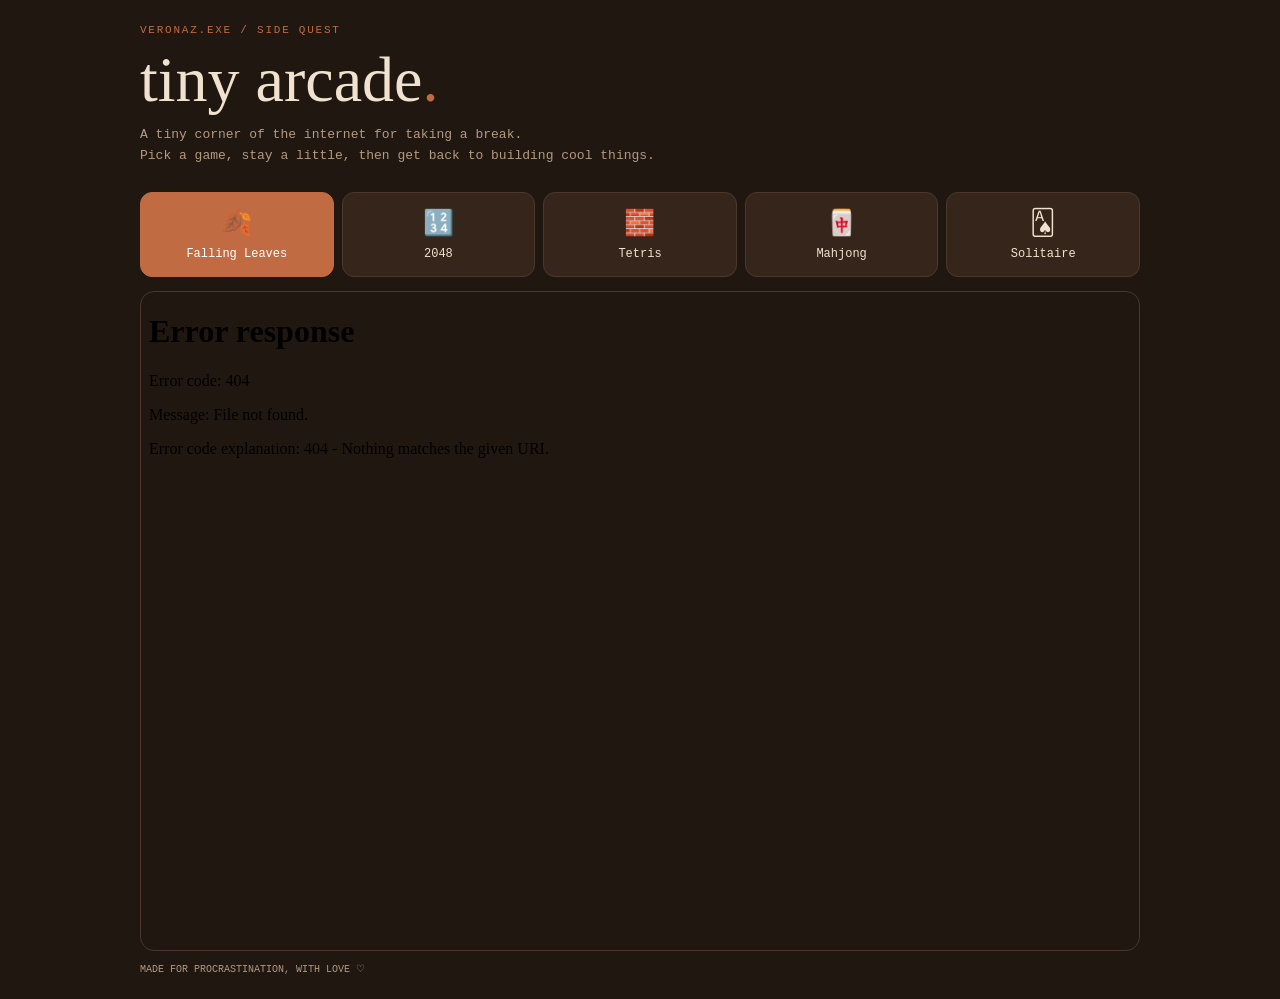
==== games/arcade.html @ aaf1a372 "prueba 2048" ====
<!DOCTYPE html>
<html lang="en">
<head>
<meta charset="UTF-8">
<meta name="viewport" content="width=device-width, initial-scale=1">
<title>veronaz.exe — tiny arcade</title>
<style>
:root {
  --bg: #211711;
  --panel: #35251b;
  --ink: #f0e2ce;
  --muted: #b39a80;
  --rust: #c16b43;
  --line: #4c382b;
  --serif: Georgia, serif;
  --mono: "Courier New", monospace;
}
* { box-sizing: border-box; }
body {
  margin: 0;
  padding: 24px;
  background: var(--bg);
  color: var(--ink);
  font-family: var(--mono);
}
main { max-width: 1000px; margin: auto; }
.kicker {
  color: var(--rust);
  font-size: 11px;
  letter-spacing: .16em;
}
h1 {
  font: clamp(38px, 7vw, 64px)/1 var(--serif);
  margin: 12px 0;
}
p { color: var(--muted); line-height: 1.6; font-size: 13px; }
.games {
  display: grid;
  grid-template-columns: repeat(5, minmax(0, 1fr));
  gap: 8px;
  margin: 25px 0 14px;
}
.choice {
  background: var(--panel);
  border: 1px solid var(--line);
  border-radius: 12px;
  padding: 15px 6px;
  min-height: 85px;
  color: var(--ink);
  cursor: pointer;
  font: 12px var(--mono);
}
.choice span { display: block; font-size: 25px; margin-bottom: 8px; }
.choice:hover, .choice.active {
  background: var(--rust);
  border-color: var(--rust);
  color: white;
}
iframe {
  width: 100%;
  height: 660px;
  display: block;
  border: 1px solid var(--line);
  border-radius: 14px;
  background: var(--bg);
}
.footer {
  font-size: 10px;
  color: var(--muted);
  margin-top: 12px;
}
@media(max-width:650px) {
  body { padding: 13px; }
  .games { grid-template-columns: repeat(3, 1fr); }
  iframe { height: 760px; }
}
@media(max-width:390px) {
  .games { grid-template-columns: repeat(2, 1fr); }
}
</style>
</head>
<body>
<main>
  <div class="kicker">VERONAZ.EXE / SIDE QUEST</div>
  <h1>tiny arcade<span style="color:var(--rust)">.</span></h1>
  <p>A tiny corner of the internet for taking a break.<br>
  Pick a game, stay a little, then get back to building cool things.</p>

  <nav class="games" aria-label="Choose a game">
    <button class="choice active" data-game="leaves.html">
      <span>🍂</span>Falling Leaves
    </button>
    <button class="choice" data-game="2048.html">
      <span>🔢</span>2048
    </button>
    <button class="choice" data-game="tetris.html">
      <span>🧱</span>Tetris
    </button>
    <button class="choice" data-game="mahjong.html">
      <span>🀄</span>Mahjong
    </button>
    <button class="choice" data-game="solitaire.html">
      <span>🂡</span>Solitaire
    </button>
  </nav>

  <iframe id="game-frame" src="leaves.html"
    title="Selected arcade game"></iframe>

  <div class="footer">MADE FOR PROCRASTINATION, WITH LOVE ♡</div>
</main>
<script>
const frame = document.getElementById("game-frame");
const buttons = document.querySelectorAll("[data-game]");

buttons.forEach(button => {
  button.addEventListener("click", () => {
    buttons.forEach(item => item.classList.remove("active"));
    button.classList.add("active");
    frame.src = button.dataset.game;
  });
});
</script>
</body>
</html>
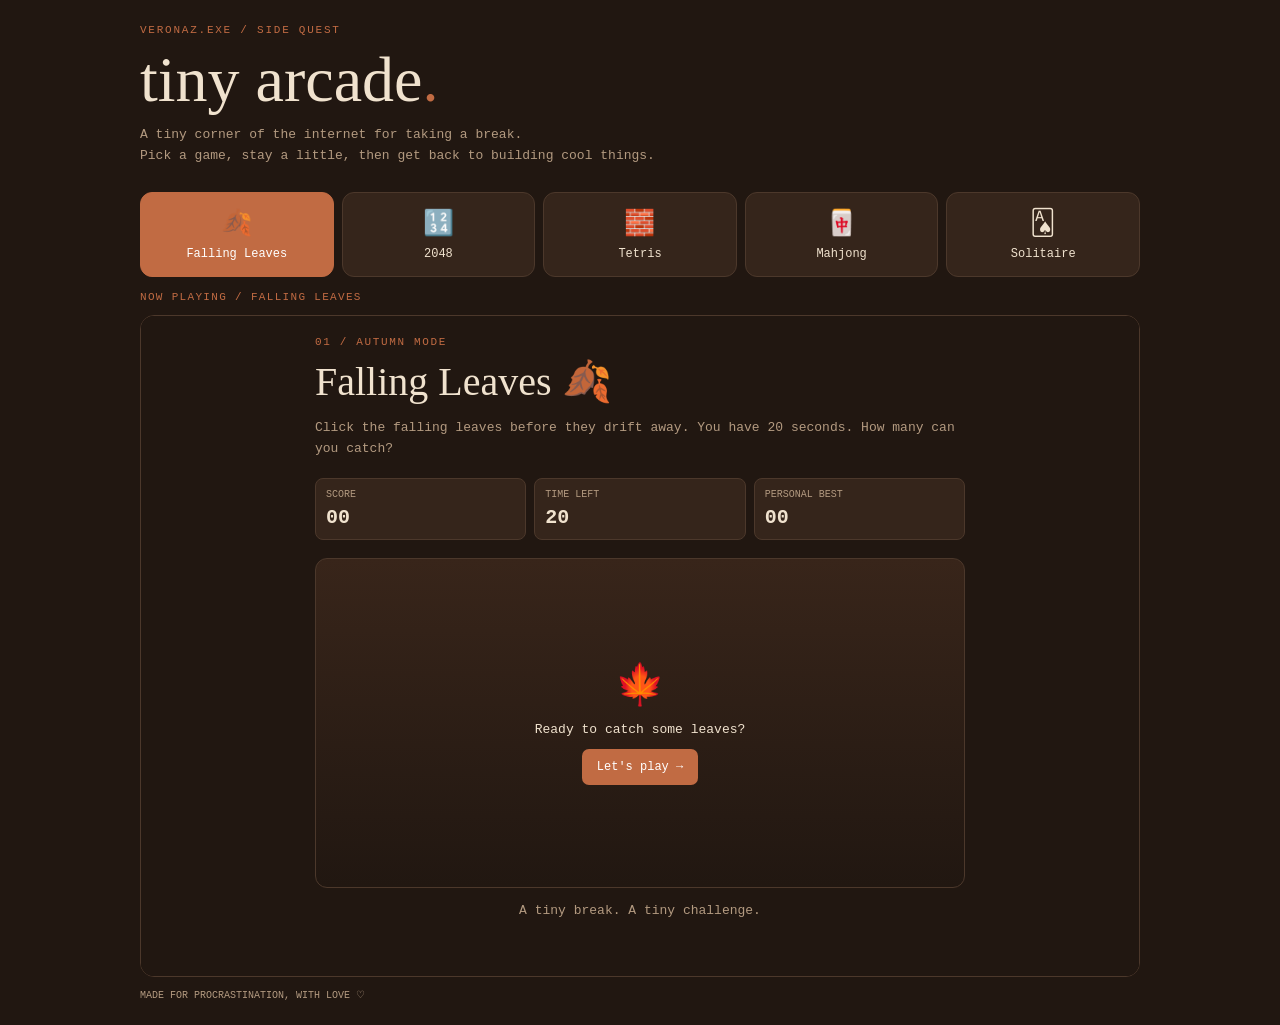
==== commit 440a0d02: "prueba 2048" ====
--- a/games/arcade.html
+++ b/games/arcade.html
@@ -5,6 +5,7 @@
 <meta charset="UTF-8">
 <meta name="viewport" content="width=device-width, initial-scale=1">
 <title>veronaz.exe — tiny arcade</title>
+
 <style>
 :root {
   --bg: #211711;
@@ -16,7 +17,9 @@
   --serif: Georgia, serif;
   --mono: "Courier New", monospace;
 }
+
 * { box-sizing: border-box; }
+
 body {
   margin: 0;
   padding: 24px;
@@ -24,23 +27,36 @@
   color: var(--ink);
   font-family: var(--mono);
 }
-main { max-width: 1000px; margin: auto; }
+
+main {
+  max-width: 1000px;
+  margin: auto;
+}
+
 .kicker {
   color: var(--rust);
   font-size: 11px;
   letter-spacing: .16em;
 }
+
 h1 {
   font: clamp(38px, 7vw, 64px)/1 var(--serif);
   margin: 12px 0;
 }
-p { color: var(--muted); line-height: 1.6; font-size: 13px; }
+
+p {
+  color: var(--muted);
+  line-height: 1.6;
+  font-size: 13px;
+}
+
 .games {
   display: grid;
   grid-template-columns: repeat(5, minmax(0, 1fr));
   gap: 8px;
   margin: 25px 0 14px;
 }
+
 .choice {
   background: var(--panel);
   border: 1px solid var(--line);
@@ -50,77 +66,158 @@
   color: var(--ink);
   cursor: pointer;
   font: 12px var(--mono);
-}
-.choice span { display: block; font-size: 25px; margin-bottom: 8px; }
-.choice:hover, .choice.active {
+  transition: background .2s, transform .2s;
+}
+
+.choice span {
+  display: block;
+  font-size: 25px;
+  margin-bottom: 8px;
+}
+
+.choice:hover {
+  transform: translateY(-2px);
+}
+
+.choice:hover,
+.choice.active {
   background: var(--rust);
   border-color: var(--rust);
   color: white;
 }
+
+.game-label {
+  color: var(--rust);
+  font-size: 11px;
+  letter-spacing: .12em;
+  margin: 12px 0;
+}
+
+.game-container {
+  position: relative;
+  width: 100%;
+  overflow: hidden;
+  border: 1px solid var(--line);
+  border-radius: 14px;
+  background: var(--bg);
+}
+
 iframe {
   width: 100%;
   height: 660px;
   display: block;
-  border: 1px solid var(--line);
-  border-radius: 14px;
+  border: 0;
   background: var(--bg);
 }
+
 .footer {
   font-size: 10px;
   color: var(--muted);
   margin-top: 12px;
 }
+
 @media(max-width:650px) {
   body { padding: 13px; }
-  .games { grid-template-columns: repeat(3, 1fr); }
+
+  .games {
+    grid-template-columns: repeat(3, minmax(0, 1fr));
+  }
+
   iframe { height: 760px; }
 }
+
 @media(max-width:390px) {
-  .games { grid-template-columns: repeat(2, 1fr); }
+  .games { grid-template-columns: repeat(2, minmax(0, 1fr)); }
 }
 </style>
 </head>
+
 <body>
 <main>
   <div class="kicker">VERONAZ.EXE / SIDE QUEST</div>
+
   <h1>tiny arcade<span style="color:var(--rust)">.</span></h1>
-  <p>A tiny corner of the internet for taking a break.<br>
-  Pick a game, stay a little, then get back to building cool things.</p>
+
+  <p>
+    A tiny corner of the internet for taking a break.<br>
+    Pick a game, stay a little, then get back to building cool things.
+  </p>
 
   <nav class="games" aria-label="Choose a game">
-    <button class="choice active" data-game="leaves.html">
+    <button class="choice active" type="button" data-game="leaves.html">
       <span>🍂</span>Falling Leaves
     </button>
-    <button class="choice" data-game="2048.html">
+
+    <button class="choice" type="button" data-game="2048.html">
       <span>🔢</span>2048
     </button>
-    <button class="choice" data-game="tetris.html">
+
+    <button class="choice" type="button" data-game="tetris.html">
       <span>🧱</span>Tetris
     </button>
-    <button class="choice" data-game="mahjong.html">
+
+    <button class="choice" type="button" data-game="mahjong.html">
       <span>🀄</span>Mahjong
     </button>
-    <button class="choice" data-game="solitaire.html">
+
+    <button class="choice" type="button" data-game="solitaire.html">
       <span>🂡</span>Solitaire
     </button>
   </nav>
 
-  <iframe id="game-frame" src="leaves.html"
-    title="Selected arcade game"></iframe>
-
-  <div class="footer">MADE FOR PROCRASTINATION, WITH LOVE ♡</div>
+  <div class="game-label" id="game-label" aria-live="polite">
+    NOW PLAYING / FALLING LEAVES
+  </div>
+
+  <div class="game-container">
+    <iframe
+      id="game-frame"
+      src="./leaves.html"
+      title="Selected arcade game"
+      loading="eager">
+    </iframe>
+  </div>
+
+  <div class="footer">
+    MADE FOR PROCRASTINATION, WITH LOVE ♡
+  </div>
 </main>
+
 <script>
-const frame = document.getElementById("game-frame");
-const buttons = document.querySelectorAll("[data-game]");
-
-buttons.forEach(button => {
-  button.addEventListener("click", () => {
-    buttons.forEach(item => item.classList.remove("active"));
-    button.classList.add("active");
-    frame.src = button.dataset.game;
+(() => {
+  const frame = document.getElementById("game-frame");
+  const buttons = document.querySelectorAll(".choice");
+  const label = document.getElementById("game-label");
+
+  const gameNames = {
+    "leaves.html": "FALLING LEAVES",
+    "2048.html": "2048",
+    "tetris.html": "TETRIS",
+    "mahjong.html": "MAHJONG",
+    "solitaire.html": "SOLITAIRE"
+  };
+
+  buttons.forEach((button) => {
+    button.addEventListener("click", () => {
+      const game = button.dataset.game;
+
+      if (!game || !gameNames[game]) return;
+
+      // Update the selected button.
+      buttons.forEach((item) => {
+        item.classList.toggle("active", item === button);
+      });
+
+      // Update the game label.
+      label.textContent = "NOW PLAYING / " + gameNames[game];
+
+      // Load the selected file from the same folder.
+      const target = new URL("./" + game, window.location.href);
+      frame.src = target.href;
+    });
   });
-});
+})();
 </script>
+
 </body>
 </html>
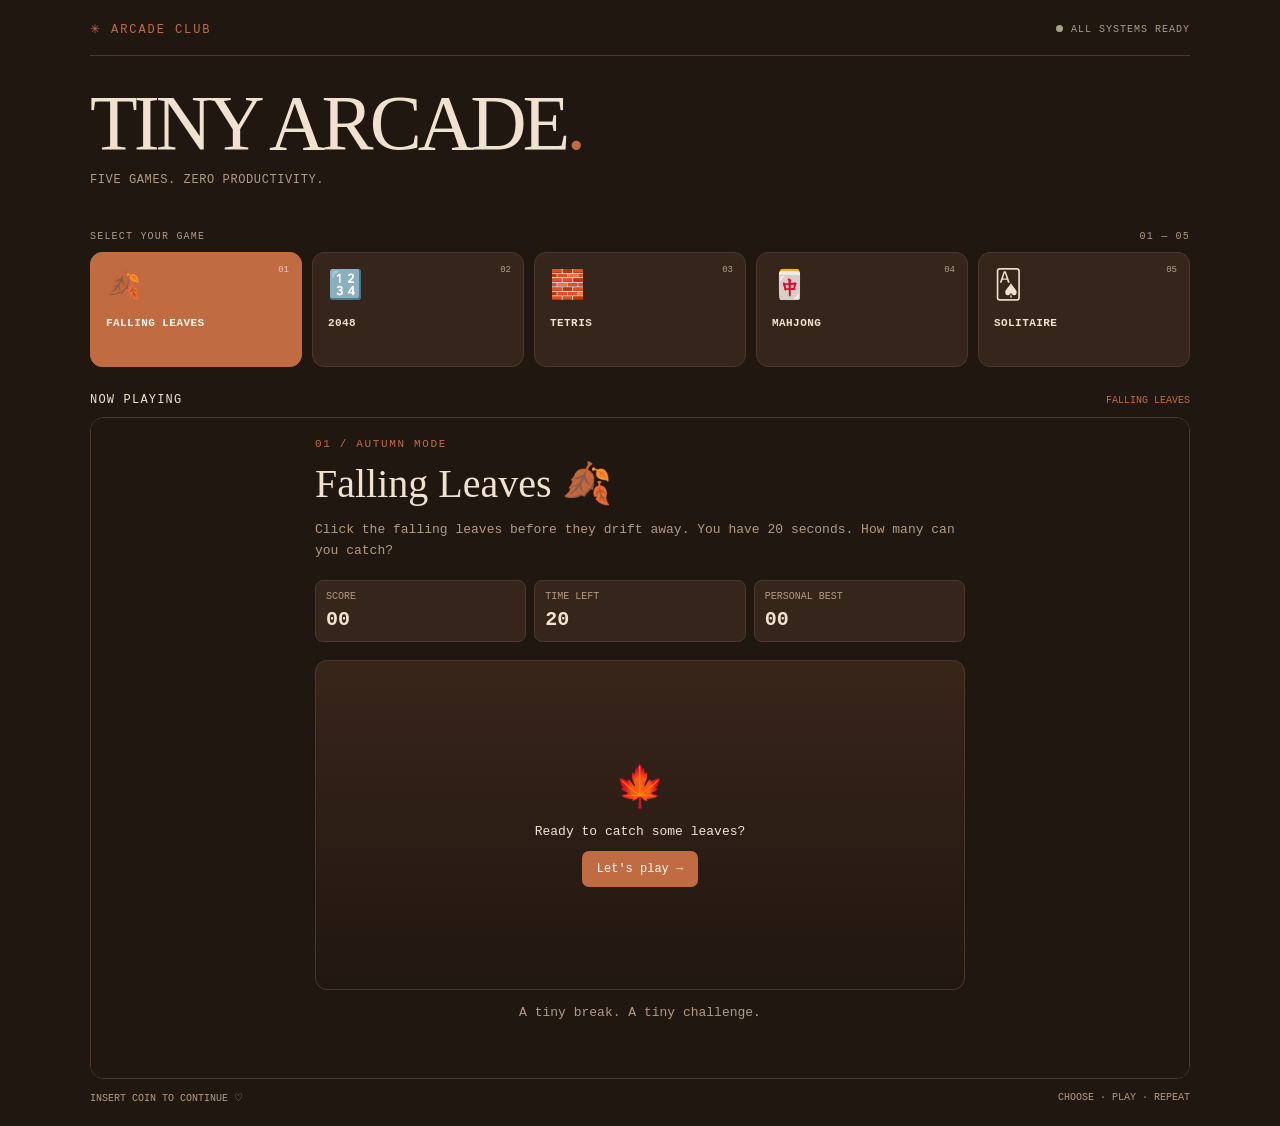
==== commit 9a49d095: "prueba 2048" ====
--- a/games/arcade.html
+++ b/games/arcade.html
@@ -4,98 +4,172 @@
 <head>
 <meta charset="UTF-8">
 <meta name="viewport" content="width=device-width, initial-scale=1">
-<title>veronaz.exe — tiny arcade</title>
+<title>Tiny Arcade</title>
 
 <style>
 :root {
   --bg: #211711;
   --panel: #35251b;
+  --panel-hover: #493225;
   --ink: #f0e2ce;
   --muted: #b39a80;
   --rust: #c16b43;
   --line: #4c382b;
+  --mono: "Courier New", monospace;
   --serif: Georgia, serif;
-  --mono: "Courier New", monospace;
 }
 
 * { box-sizing: border-box; }
 
 body {
   margin: 0;
-  padding: 24px;
+  padding: 22px;
   background: var(--bg);
   color: var(--ink);
   font-family: var(--mono);
 }
 
 main {
-  max-width: 1000px;
-  margin: auto;
-}
-
-.kicker {
+  max-width: 1100px;
+  margin: 0 auto;
+}
+
+.topbar {
+  display: flex;
+  justify-content: space-between;
+  align-items: center;
+  gap: 12px;
+  border-bottom: 1px solid var(--line);
+  padding-bottom: 18px;
+}
+
+.brand {
+  font-size: 12px;
+  letter-spacing: .16em;
   color: var(--rust);
-  font-size: 11px;
-  letter-spacing: .16em;
+}
+
+.status {
+  color: var(--muted);
+  font-size: 10px;
+  letter-spacing: .1em;
+}
+
+.status::before {
+  content: "";
+  display: inline-block;
+  width: 7px;
+  height: 7px;
+  border-radius: 50%;
+  background: #a3a786;
+  margin-right: 8px;
+}
+
+.hero {
+  padding: 30px 0 20px;
 }
 
 h1 {
-  font: clamp(38px, 7vw, 64px)/1 var(--serif);
-  margin: 12px 0;
-}
-
-p {
+  font: clamp(42px, 8vw, 78px)/.95 var(--serif);
+  margin: 0;
+  letter-spacing: -.05em;
+}
+
+h1 span { color: var(--rust); }
+
+.subtitle {
+  margin-top: 13px;
   color: var(--muted);
-  line-height: 1.6;
-  font-size: 13px;
+  font-size: 12px;
+  letter-spacing: .05em;
+}
+
+.section-label {
+  display: flex;
+  justify-content: space-between;
+  gap: 12px;
+  color: var(--muted);
+  font-size: 10px;
+  letter-spacing: .12em;
+  margin: 24px 0 10px;
 }
 
 .games {
   display: grid;
   grid-template-columns: repeat(5, minmax(0, 1fr));
-  gap: 8px;
-  margin: 25px 0 14px;
+  gap: 10px;
 }
 
 .choice {
-  background: var(--panel);
+  position: relative;
+  display: flex;
+  flex-direction: column;
+  align-items: flex-start;
+  text-align: left;
+  min-height: 115px;
+  padding: 15px;
   border: 1px solid var(--line);
   border-radius: 12px;
-  padding: 15px 6px;
-  min-height: 85px;
+  background: var(--panel);
   color: var(--ink);
   cursor: pointer;
-  font: 12px var(--mono);
-  transition: background .2s, transform .2s;
-}
-
-.choice span {
-  display: block;
-  font-size: 25px;
-  margin-bottom: 8px;
+  font: inherit;
+  transition: .18s ease;
 }
 
 .choice:hover {
-  transform: translateY(-2px);
-}
-
-.choice:hover,
+  background: var(--panel-hover);
+  border-color: var(--rust);
+  transform: translateY(-3px);
+}
+
 .choice.active {
   background: var(--rust);
   border-color: var(--rust);
-  color: white;
-}
-
-.game-label {
+  color: #fff8ed;
+}
+
+.game-icon {
+  font-size: 28px;
+  margin-bottom: 15px;
+}
+
+.game-name {
+  font-size: 11px;
+  letter-spacing: .04em;
+  font-weight: bold;
+}
+
+.game-number {
+  position: absolute;
+  top: 12px;
+  right: 12px;
+  font-size: 9px;
+  opacity: .65;
+}
+
+.screen-heading {
+  display: flex;
+  justify-content: space-between;
+  align-items: center;
+  gap: 12px;
+  margin: 26px 0 10px;
+}
+
+.screen-heading h2 {
+  font-size: 12px;
+  font-weight: normal;
+  letter-spacing: .1em;
+  margin: 0;
+}
+
+#current-game {
   color: var(--rust);
-  font-size: 11px;
-  letter-spacing: .12em;
-  margin: 12px 0;
+  font-size: 10px;
+  text-align: right;
 }
 
 .game-container {
-  position: relative;
-  width: 100%;
   overflow: hidden;
   border: 1px solid var(--line);
   border-radius: 14px;
@@ -103,117 +177,146 @@
 }
 
 iframe {
+  display: block;
   width: 100%;
   height: 660px;
-  display: block;
   border: 0;
   background: var(--bg);
 }
 
-.footer {
+.bottom-bar {
+  display: flex;
+  justify-content: space-between;
+  gap: 12px;
+  padding-top: 13px;
+  color: var(--muted);
   font-size: 10px;
-  color: var(--muted);
-  margin-top: 12px;
-}
-
-@media(max-width:650px) {
-  body { padding: 13px; }
+}
+
+@media (max-width: 700px) {
+  body { padding: 14px; }
 
   .games {
     grid-template-columns: repeat(3, minmax(0, 1fr));
   }
 
-  iframe { height: 760px; }
-}
-
-@media(max-width:390px) {
+  .choice {
+    min-height: 100px;
+    padding: 11px;
+  }
+
+  iframe { height: 700px; }
+}
+
+@media (max-width: 420px) {
   .games { grid-template-columns: repeat(2, minmax(0, 1fr)); }
+  .status { font-size: 9px; }
+  .bottom-bar { flex-direction: column; }
 }
 </style>
 </head>
 
 <body>
 <main>
-  <div class="kicker">VERONAZ.EXE / SIDE QUEST</div>
-
-  <h1>tiny arcade<span style="color:var(--rust)">.</span></h1>
-
-  <p>
-    A tiny corner of the internet for taking a break.<br>
-    Pick a game, stay a little, then get back to building cool things.
-  </p>
-
-  <nav class="games" aria-label="Choose a game">
-    <button class="choice active" type="button" data-game="leaves.html">
-      <span>🍂</span>Falling Leaves
-    </button>
-
-    <button class="choice" type="button" data-game="2048.html">
-      <span>🔢</span>2048
-    </button>
-
-    <button class="choice" type="button" data-game="tetris.html">
-      <span>🧱</span>Tetris
-    </button>
-
-    <button class="choice" type="button" data-game="mahjong.html">
-      <span>🀄</span>Mahjong
-    </button>
-
-    <button class="choice" type="button" data-game="solitaire.html">
-      <span>🂡</span>Solitaire
-    </button>
+
+  <header class="topbar">
+    <div class="brand">✳ ARCADE CLUB</div>
+    <div class="status">ALL SYSTEMS READY</div>
+  </header>
+
+  <section class="hero">
+    <h1>TINY ARCADE<span>.</span></h1>
+    <div class="subtitle">FIVE GAMES. ZERO PRODUCTIVITY.</div>
+  </section>
+
+  <div class="section-label">
+    <span>SELECT YOUR GAME</span>
+    <span>01 — 05</span>
+  </div>
+
+  <nav class="games" aria-label="Game selection">
+
+    <button class="choice active" type="button"
+      data-game="leaves.html" data-name="FALLING LEAVES">
+      <span class="game-number">01</span>
+      <span class="game-icon">🍂</span>
+      <span class="game-name">FALLING LEAVES</span>
+    </button>
+
+    <button class="choice" type="button"
+      data-game="2048.html" data-name="2048">
+      <span class="game-number">02</span>
+      <span class="game-icon">🔢</span>
+      <span class="game-name">2048</span>
+    </button>
+
+    <button class="choice" type="button"
+      data-game="tetris.html" data-name="TETRIS">
+      <span class="game-number">03</span>
+      <span class="game-icon">🧱</span>
+      <span class="game-name">TETRIS</span>
+    </button>
+
+    <button class="choice" type="button"
+      data-game="mahjong.html" data-name="MAHJONG">
+      <span class="game-number">04</span>
+      <span class="game-icon">🀄</span>
+      <span class="game-name">MAHJONG</span>
+    </button>
+
+    <button class="choice" type="button"
+      data-game="solitaire.html" data-name="SOLITAIRE">
+      <span class="game-number">05</span>
+      <span class="game-icon">🂡</span>
+      <span class="game-name">SOLITAIRE</span>
+    </button>
+
   </nav>
 
-  <div class="game-label" id="game-label" aria-live="polite">
-    NOW PLAYING / FALLING LEAVES
+  <div class="screen-heading">
+    <h2>NOW PLAYING</h2>
+    <span id="current-game">FALLING LEAVES</span>
   </div>
 
-  <div class="game-container">
+  <section class="game-container">
     <iframe
       id="game-frame"
       src="./leaves.html"
-      title="Selected arcade game"
+      title="Arcade game"
       loading="eager">
     </iframe>
-  </div>
-
-  <div class="footer">
-    MADE FOR PROCRASTINATION, WITH LOVE ♡
-  </div>
+  </section>
+
+  <footer class="bottom-bar">
+    <span>INSERT COIN TO CONTINUE ♡</span>
+    <span>CHOOSE · PLAY · REPEAT</span>
+  </footer>
+
 </main>
 
 <script>
 (() => {
   const frame = document.getElementById("game-frame");
   const buttons = document.querySelectorAll(".choice");
-  const label = document.getElementById("game-label");
-
-  const gameNames = {
-    "leaves.html": "FALLING LEAVES",
-    "2048.html": "2048",
-    "tetris.html": "TETRIS",
-    "mahjong.html": "MAHJONG",
-    "solitaire.html": "SOLITAIRE"
-  };
-
-  buttons.forEach((button) => {
+  const currentGame = document.getElementById("current-game");
+
+  buttons.forEach(button => {
     button.addEventListener("click", () => {
-      const game = button.dataset.game;
-
-      if (!game || !gameNames[game]) return;
-
-      // Update the selected button.
-      buttons.forEach((item) => {
+      const file = button.dataset.game;
+      const name = button.dataset.name;
+
+      if (!file || !name) return;
+
+      buttons.forEach(item => {
         item.classList.toggle("active", item === button);
       });
 
-      // Update the game label.
-      label.textContent = "NOW PLAYING / " + gameNames[game];
-
-      // Load the selected file from the same folder.
-      const target = new URL("./" + game, window.location.href);
-      frame.src = target.href;
+      currentGame.textContent = name;
+
+      const url = new URL("./" + file, window.location.href);
+      if (frame.src !== url.href) {
+        frame.src = url.href;
+      }
     });
   });
 })();
